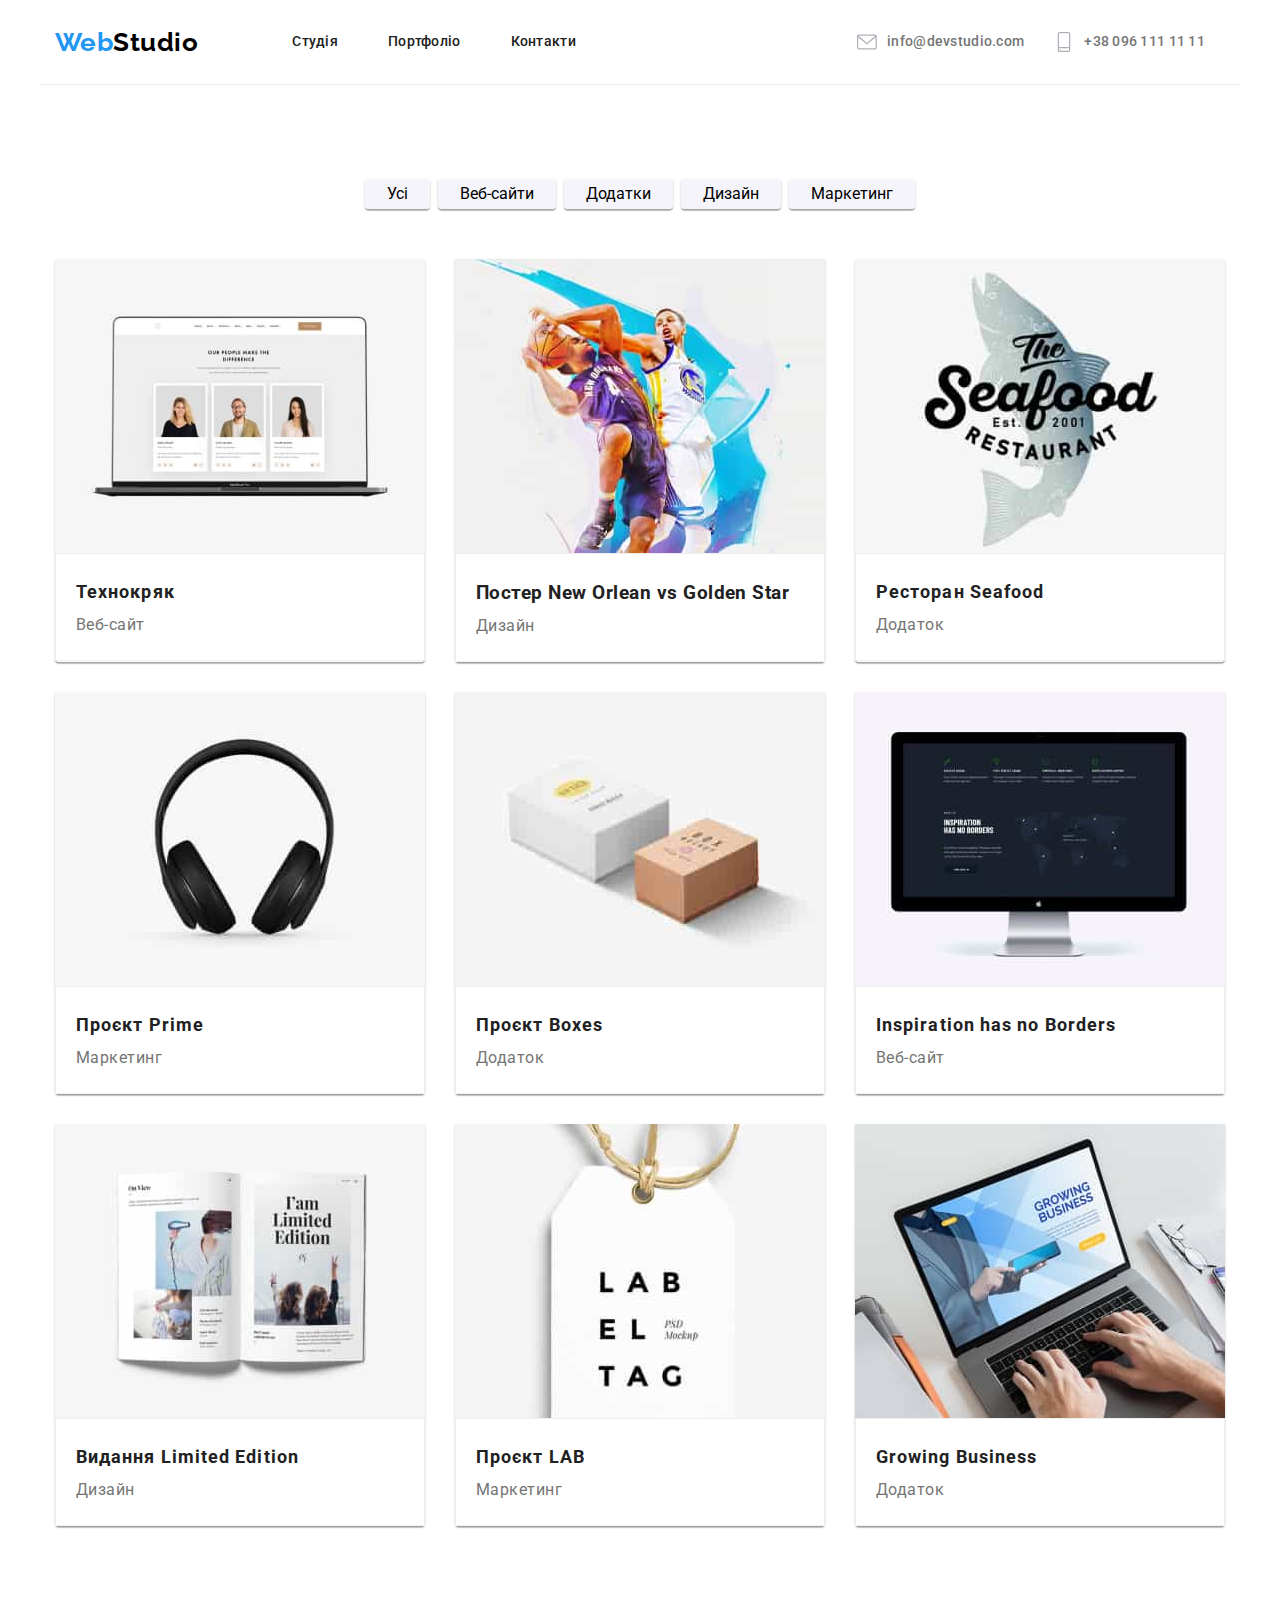
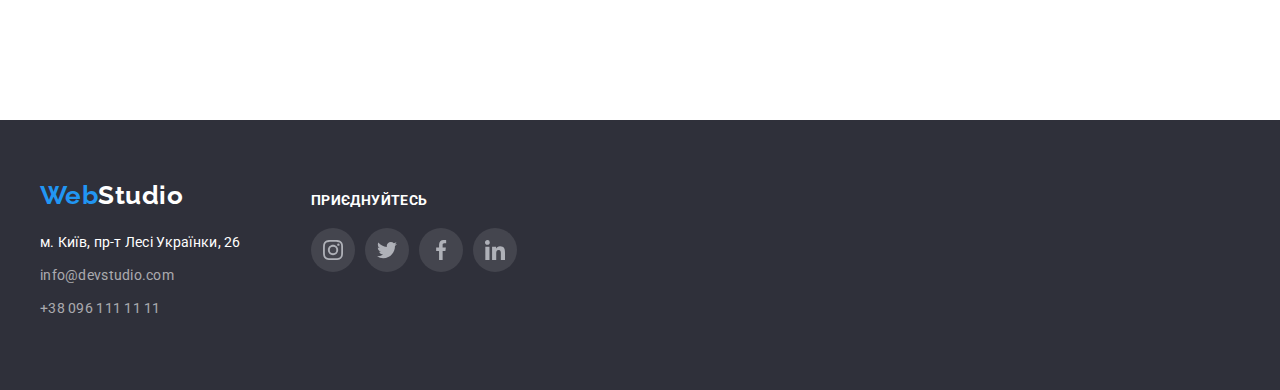
==== portfolio.html @ 6ea55b5c "structure-modal" ====
<!DOCTYPE html>
<html lang="uk">
  <head>
    <meta charset="UTF-8" >
    <meta http-equiv="X-UA-Compatible" content="IE=edge" >
    <meta name="viewport" content="width=device-width, initial-scale=1.0" >
    <title>Document</title>
    <link rel="preconnect" href="https://fonts.googleapis.com" >
    <link rel="preconnect" href="https://fonts.gstatic.com" crossorigin >
    <link
      href="https://fonts.googleapis.com/css2?family=Raleway:wght@700&family=Roboto:wght@400;500;700;900&display=swap"
      rel="stylesheet"
    >
    <link rel="stylesheet" href="./css/modern-normalize.css" >
    <link rel="stylesheet" href="./css/styles.css" >
  </head>

  <body>
    <header>
      <div class="conteiner header-wraper">
        <nav class="header-nav">
          <a class="logo-link" href="index.html"
            >Web<span class="logo">Studio</span></a
          >
          <ul class="site-nave list">
            <li><a href="./index.html" class="link current">Студія</a></li>
            <li><a href="./portfolio.html" class="link">Портфоліо</a></li>
            <li><a href="./index.html" class="link">Контакти</a></li>
          </ul>
        </nav>
        <ul class="adress-head list">
          <li class="mail">
            <a href="mailto:info@devstudio.com" class="adress-head-link link">
              <svg class="icon icon-adress-link" width="20" height="20">
                <use xlink:href="./images/sprite.svg#icon-envelope"></use>
                </svg>info@devstudio.com
              </a>
          </li>
          <li class="phone">
            <a href="tel:+380961111111" class="adress-head-link link"
              ><svg class="icon icon-adress-link" width="20" height="20">
                <use
                  xlink:href="./images/sprite.svg#icon-smartphone"
                ></use></svg>+38 096 111 11 11
                </a>
          </li>
        </ul>
      </div>
    </header>
    <main>
      <section class="section">
        <!-- <h1>Портфоліо</h1> -->
        <ul class="button-secondary list">
          <li class="items">
            <button type="button" class="filter-btn">Усі</button>
          </li>
          <li class="items">
            <button type="button" class="filter-btn">Веб-сайти</button>
          </li>
          <li class="items">
            <button type="button" class="filter-btn">Додатки</button>
          </li>
          <li class="items">
            <button type="button" class="filter-btn">Дизайн</button>
          </li>
          <li class="items">
            <button type="button" class="filter-btn">Маркетинг</button>
          </li>
        </ul>
        <div class="conteiner block">
          <ul class="block-photo">
            <li class="items">
              <a
                ><img
                  class="images"
                  src="./images/tehnokrak.jpg"
                  alt="Технокряк"
                  width="370"
                  height="294"
                >
                <div class="filling">
                  <h3 class="title">Технокряк</h3>
                  <p class="discription">Веб-сайт</p>
                </div>
              </a>
            </li>

            <li class="items">
              <a>
                <img
                  class="images"
                  src="./images/poster.jpg"
                  alt="Постер New Orlean vs Golden Star"
                  width="370"
                  height="294"
                >
                <div class="filling">
                  <h3 class="poster">Постер New Orlean vs Golden Star</h3>
                  <p class="discription">Дизайн</p>
                </div>
              </a>
            </li>

            <li class="items">
              <a>
                <img
                  class="images"
                  src="./images/restoran.jpg"
                  alt="Ресторан Seafood"
                  width="370"
                  height="294"
                >
                <div class="filling">
                  <h3 class="title">Ресторан Seafood</h3>
                  <p class="discription">Додаток</p>
                </div>
              </a>
            </li>
            <li class="items">
              <a>
                <img
                  class="images"
                  src="./images/prime.jpg"
                  alt="Проєкт Prime"
                  width="370"
                  height="294"
                >
                <div class="filling">
                  <h3 class="title">Проєкт Prime</h3>
                  <p class="discription">Маркетинг</p>
                </div>
              </a>
            </li>

            <li class="items">
              <a>
                <img
                  class="images"
                  src="./images/boxes.jpg"
                  alt="Проєкт Boxes"
                  width="370"
                  height="294"
                >

                <div class="filling">
                  <h3 class="title">Проєкт Boxes</h3>
                  <p class="discription">Додаток</p>
                </div>
              </a>
            </li>

            <li class="items">
              <a>
                <img
                  class="images"
                  src="./images/no-borders.jpg"
                  alt="Inspiration has no Borders"
                  width="370"
                  height="294"
                >
                <div class="filling">
                  <h3 class="title">Inspiration has no Borders</h3>
                  <p class="discription">Веб-сайт</p>
                </div>
              </a>
            </li>

            <li class="items">
              <a>
                <img
                  class="images"
                  src="./images/limlted.jpg"
                  alt="Видання Limited Edition"
                  width="370"
                  height="294"
                >
                <div class="filling">
                  <h3 class="title">Видання Limited Edition</h3>
                  <p class="discription">Дизайн</p>
                </div>
              </a>
            </li>

            <li class="items">
              <a>
                <img
                  class="images"
                  src="./images/project-lab.jpg"
                  alt="Проєкт LAB"
                  width="370"
                  height="294"
                >
                <div class="filling">
                  <h3 class="title">Проєкт LAB</h3>
                  <p class="discription">Маркетинг</p>
                </div>
              </a>
            </li>
            <li class="items">
              <a>
                <img
                  class="images"
                  src="./images/groving.jpg"
                  alt="Growing Business"
                  width="370"
                  height="294"
                >
                <div class="filling">
                  <h3 class="title">Growing Business</h3>
                  <p class="discription">Додаток</p>
                </div>
              </a>
            </li>
          </ul>
        </div>
      </section>
    </main>
    <footer class="footer">
      <div class="conteiner footer-items">
        <div>
          <a class="logo-link" href="index.html"
            >Web<span class="logo-footer">Studio</span></a
          >
          <address>
            <ul>
              <li class="footer-adress list">
                <a
                  href="https://goo.gl/maps/wSFg71M6Uk85JUGh7"
                  target="_blank"
                  rel="noopener noreferrer"
                  class="link"
                  >м. Київ, пр-т Лесі Українки, 26</a
                >
              </li>
              <li class="footer-nave list">
                <a
                  href="info@devstudio.com"
                  target="_blank"
                  rel="noopener noreferrer"
                  class="link"
                  >info@devstudio.com</a
                >
              </li>
              <li class="footer-nave list">
                <a
                  href="+380961111111"
                  target="_blank"
                  rel="noopener noreferrer"
                  class="link"
                  >+38 096 111 11 11</a
                >
              </li>
            </ul>
          </address>
        </div>
        <div class="footer-social">
          <h3 class="title-footer">ПРИЄДНУЙТЕСЬ</h3>
          <ul class="footer-icons-social">
            <li class="sosial-item">
              <a
                href="#"
                class="social-item-link"
                target="blank"
                rel="noopener noreferrer"
              >
                <svg class="icon icon-instagram" width="20" height="20">
                  <use xlink:href="./images/sprite.svg#icon-instagram"></use>
                </svg>
              </a>
            </li>

            <li class="sosial-item">
              <a
                href="#"
                class="social-item-link"
                target="blank"
                rel="noopener noreferrer"
              >
                <svg class="icon icon-facebook" width="20" height="20">
                  <use xlink:href="./images/sprite.svg#icon-twitter"></use>
                </svg>
              </a>
            </li>

            <li class="sosial-item">
              <a
                href="#"
                class="social-item-link"
                target="blank"
                rel="noopener noreferrer"
              >
                <svg class="icon icon-facebook" width="20" height="20">
                  <use xlink:href="./images/sprite.svg#icon-facebook"></use>
                </svg>
              </a>
            </li>

            <li class="sosial-item">
              <a
                href="#"
                class="social-item-link"
                target="blank"
                rel="noopener noreferrer"
              >
                <svg class="icon icon-facebook" width="20" height="20">
                  <use xlink:href="./images/sprite.svg#icon-linkedin"></use>
                </svg>
              </a>
            </li>
          </ul>
        </div>
      </div>
    </footer>
  </body>
</html>
---- css/styles.css ----
:root {
  --primary-text-color: #212121;
  --secondary-text-color: #757575;
  --icon-color: #afb1b8;
  --accent-color: #2196f3;
  --primary-white-color: #ffffff;
  --bgr-white-color: #f5f5f5;
  --secondary-white-color: rgba(255, 255, 255, 0.6);
  --bgr-grey-color: #f5f4fa;
  --bgr-darck-color: #2f303a;
}
.section {
  background-color: var(--primary-white-color);
  width: 100%;
  margin: 0 auto;
}

.conteiner {
  max-width: 1200px;
  width: 100%;
  margin: 0 auto;
  padding: 0 15px;
}

h1,
h2,
h3,
h3,
h4,
h5,
h6,
p,
ul {
  margin: 0;
  padding: 0;
  list-style: none;
}

body {
  background-color: var(--primary-white-color);
  color: var(--primary-text-color);
  font-family: Roboto, sans-serif;
  letter-spacing: 0.03em;
}

.img {
  display: block;
  min-width: 100%;
  height: auto;
}
/* header */

.modal-wrap{
  position: fixed;
  left: 0;
  top: 0;
  width: 100%;
  height: 100%;
  background:rgba(47, 48, 58, 0.4);
  z-index: 999;
}
.modal{
  max-width: 528px;
  width: 100%;
  max-height: 581px;
  height: 100%;
  background: var(--primary-white-color);
  position: absolute;
  left: 50%;
  top: 50%;
  transform: translate(-50%,-50%);
  overflow: auto;
}
.close-modal{
  position: absolute;
  right: 8px;
  top: 8px;
  width: 30px;
  height: 30px;
  background: var(--primary-white-color);
  border: 1px solid rgba(0, 0, 0, 0.1);
  border-radius: 50%;
}
.logo {
  color: #000000;
  font-family: Raleway;

  font-weight: 700;
  font-size: 26px;
  line-height: 1.19;

  text-decoration: none;
}

/* site-nave */

.header-nav {
  display: flex;
  justify-content: flex-start;
}
.site-nave {
  display: flex;
  align-items: center;
}
.site-nave.list {
  margin-left: 94px;
}
.site-nave li {
  margin-right: 50px;
}
.site-nave .item:last-child {
  margin-right: 0;
}
.header-nav {
  display: flex;
  align-items: center;
}
.header-wraper {
  justify-content: space-between;
  display: flex;
  border-bottom: 1px solid #ececec;
}
.site-nave {
  display: flex;
  align-items: center;
}

.site-nave li {
  margin-right: 50px;
}
.site-nave .item:last-child {
  margin-right: 0;
}
.feature-item-link:last-child {
  margin-right: 0;
}
.adress-head {
  display: flex;
  align-items: center;
}

.adress-head .item:last-child {
  margin-right: 0;
}
.mail {
  display: flex;
  align-items: center;
}
/* .mail:hover::before {
  color:var(--accent-color);
} */
.phone {
  display: flex;
  align-items: center;
}

.link {
  font-weight: 500;
  font-size: 14px;
  line-height: 1.14;
  letter-spacing: 0.02em;
  text-decoration: none;

  color: var(--primary-text-color);
}

.logo-link {
  color: var(--accent-color);
  font-family: Raleway;

  font-weight: 700;
  font-size: 26px;
  line-height: 1.19;
  text-decoration: none;
}

.site-nave .link {
  display: block;
}
.site-nave .list {
  margin-left: 94px;

  color: var(--primary-text-color);

  font-weight: 500;
  font-size: 14px;
  line-height: 1.14;
  letter-spacing: 0.02em;
  text-decoration: none;
}
.site-nave .link:hover,
.site-nave .link:focus {
  color: var(--accent-color);
}

.seting-nave {
  display: flex;
  align-items: center;
  gap: 50px;
  margin-right: 90px;
}

.adress-head .link {
  display: flex;
  padding-top: 32px;
  padding-bottom: 32px;
  color: var(--secondary-text-color);
  gap: 10px;

  font-weight: 500;
  font-size: 14px;
  line-height: 1.14;
  letter-spacing: 0.02em;
  text-decoration: none;
}
.adress-head .link:hover,
.adress-head .link:focus {
  color: var(--accent-color);
}

/* HERO */
.hero {
  background-color: var(--bgr-darck-color);
}
.hero .conteiner {
  width: 100%;
  background-image: url(../images/Img.jpg);
  background-repeat: no-repeat;
  max-width: 1600px;

  display: flex;
  justify-content: center;
  align-items: center;
  padding: 200px 0;
  gap: 30px;
  flex-direction: column;
}
.hero-title {
  width: 696px;
  display: inline-block;
  text-align: center;

  font-weight: 900;
  font-size: 44px;
  line-height: 1.36;
  letter-spacing: 0.06em;
  text-transform: uppercase;
  color: var(--primary-white-color);
}
/* help */
.conteiner .clients-item {
  display: flex;
  gap: 30px;
  width: 100%;
  padding: 94px 0;
  justify-content: space-between;
}

.icon-advantage {
  display: block;
  align-items: center;
  justify-content: center;
  width: 270px;
  height: 120px;
  background: var(--bgr-grey-color);
  border-radius: 4px;
  margin-bottom: 30px;
  padding: 25px 100px;
  fill: currentColor;
}

/* button */
.button {
  color: var(--primary-text-color);
}

.button-main {
  height: 50px;
  width: 216px;
  font-style: normal;
  box-shadow: 0px 4px 4px rgb(0 0 0 / 15%);
  cursor: pointer;

  min-width: 216px;
  border-radius: 4px;
  border: none;

  color: var(--primary-white-color);
  background-color: var(--accent-color);

  font-weight: 700;
  font-size: 16px;
  line-height: 1.88;
  text-align: center;
  letter-spacing: 0.06em;
}
.button-prymary {
  min-width: 73px;
  display: inline-block;
  border-radius: 4px;
  padding: 6px 22px;
  text-align: center;
  border: 1px solid transparent;

  color: var(--primary-white-color);
  background-color: var(--accent-color);

  font-weight: 500;
  font-size: 16px;
  line-height: 1.62;
}

.button-secondary {
  display: flex;
  justify-content: center;
  gap: 8px;
  margin-bottom: 50px;
  color: var(--primary-text-color);
}

.filter-btn {
  padding: 6px 22px;
  border-radius: 4px;
  background-color: var(--bgr-grey-color);
  cursor: pointer;
  border: 0ch;
}
.filter-btn:hover,
.filter-btn:focus {
  color: var(--primary-white-color);
  background-color: var(--accent-color);
}
button {
  font-family: inherit;
}

.action-photo .list {
  display: flex;
  gap: 30px;
  width: 100%;
}

.action-photo .title {
  margin-bottom: 50px;

  margin-top: 118px;
  color: var(--primary-text-color);

  font-weight: 700;
  font-size: 36px;
  line-height: 1.16;
  text-align: center;
  text-decoration: none;
}

.our-team {
  background-color: var(--bgr-grey-color);
}

.our-team .items {
  border-color: transparent;
  box-shadow: 0px 1px 3px rgba(0, 0, 0, 0.12), 0px 1px 1px rgba(0, 0, 0, 0.14),
    0px 2px 1px rgba(0, 0, 0, 0.2);
  border-radius: 0px 0px 4px 4px;
}

.our-team .list {
  display: flex;
  gap: 30px;
  width: 100%;
  text-align: center;
}
.section-category {
  display: flex;
  width: 100%;
  justify-content: center;
  padding: 94px 0;
}

.our-team .title {
  color: var(--primary-text-color);

  font-weight: 500;
  font-size: 16px;
  line-height: 1.19;
}
.our-team .discription {
  margin-bottom: 30px;
  color: var(--secondary-text-color);

  font-weight: 400;
  font-size: 16px;
  line-height: 1.19;
}
.our-team p {
  margin-top: 10px;
  margin-bottom: 0px;
}
.our-team h3 {
  margin-top: 30px;
  margin-bottom: 0px;
}
.our-team.section {
  padding-top: 94px;
  padding-bottom: 94px;
}

.our-descr {
  padding: 30px 10px 0px;
}
.icon-adress-link {
  fill: var(--icon-color);
  width: 20px;
  height: 20px;
}
.icon-adress-link:hover,
.icon-adress-link:focus {
  color: var(--accent-color);
}

.adress-head-link {
  margin-right: 20px;
  display: flex;
  align-items: center;
  justify-content: center;
  margin-left: 10px;
}

.adress-head-link:hover .icon-adress-link,
.adress-head-link:focus .icon-adress-link {
  fill: var(--accent-color);
}
.icon {
  display: flex;
  align-items: center;
  justify-content: center;
}
.socials {
  display: flex;
  align-items: center;
  flex-wrap: wrap;
  gap: 10px;
  margin-bottom: 30px;
  justify-content: center;
}
.socials-footer {
  display: flex;
  align-items: center;
  flex-wrap: wrap;
  gap: 10px;
  justify-content: center;
}
.footer-social {
  gap: 70px;
}
.footer-icons-social {
  display: flex;
  gap: 10px;
  margin-top: 20px;
}
.footer-svg {
  fill: var(--primary-white-color);
}
.footer-items {
  display: flex;
  justify-content: flex-start;
  gap: 70px;
}

.social-item-link {
  display: flex;
  align-items: center;
  justify-content: center;
  width: 44px;
  height: 44px;
  border-radius: 50%;
  background: rgba(255, 255, 255, 0.1);
  fill: var(--icon-color);
}
.social-item-link:hover,
.social-item-link:focus {
  background-color: var(--accent-color);
  fill: var(--primary-white-color);
}
.icon-clients {
  fill: currentColor;
}

.client-link {
  display: flex;
  justify-content: center;
  align-items: center;
  border: 1px solid var(--icon-color);
  height: 92px;
  width: 170px;
  border-radius: 4px;
  color: var(--icon-color);
  background-color: transparent;
}

.client-link:hover,
.client-link:focus {
  color: var(--accent-color);
  border-color: var(--accent-color);
}
.icon-clients:hover {
  fill: var(--accent-color);
}
/*  */

.action-photo.section {
  padding-top: 0px;
  padding-bottom: 94px;
}
.help.section {
  padding-top: 94px;
  padding-bottom: 0px;
}

.block-photo .title {
  color: var(--primary-text-color);
}
.conteiner.block {
  padding-bottom: 100px;
}

.block-photo {
  display: flex;
  justify-content: center;
  flex-wrap: wrap;
  gap: 30px;
}
.title {
  font-style: normal;
  font-weight: 700;
  font-size: 18px;
  line-height: 2;
  letter-spacing: 0.06em;
}

.filter-btn {
  padding: 6px 22px;
  border-radius: 4px;
  background-color: var(--bgr-grey-color);
  cursor: pointer;
  border: 0ch;
}
.filter-btn:hover,
.filter-btn:focus {
  color: var(--primary-white-color);
  background-color: var(--accent-color);
}
button {
  font-family: inherit;
}
.button-secondary .list .current {
  display: flex;
  justify-content: center;
}
.button-secondary .items {
  border-color: transparent;
  box-shadow: 0px 1px 3px rgb(0 0 0 / 12%), 0px 1px 1px rgb(0 0 0 / 14%),
    0px 2px 1px rgb(0 0 0 / 20%);
  border-radius: 0px 0px 4px 4px;
}
.block-photo .items {
  border-color: transparent;
  box-shadow: 0px 1px 3px rgb(0 0 0 / 12%), 0px 1px 1px rgb(0 0 0 / 14%),
    0px 2px 1px rgb(0 0 0 / 20%);
  border-radius: 0px 0px 4px 4px;
}

/* main-page */

.conteiner .feature-list {
  display: flex;
  gap: 15px;
  width: 100%;
  margin-top: 66.41px;
}

.feature-list .title {
  color: var(--primary-text-color);

  font-weight: 700;
  font-size: 14px;

  line-height: 1.14;
}
.feature-list .discription {
  color: var(--secondary-text-color);

  font-weight: 400;
  font-size: 14px;
  line-height: 1.71;
}
.feature-list p {
  margin-top: 10px;
  margin-bottom: 0px;
}

.main-title {
  margin-bottom: 50px;
  color: var(--primary-text-color);
  font-weight: 700;
  font-size: 36px;
  line-height: 1.17;
  text-align: center;
}
.clien-conteiner {
  text-align: center;
}
.client-title {
  margin-bottom: 50px;
  color: var(--primary-text-color);
  font-weight: 700;
  font-size: 36px;
  line-height: 1.17;
  text-align: center;
}

.action-photo .list {
  display: flex;
  gap: 30px;
  width: 100%;
}

.action-photo .title {
  margin-bottom: 50px;

  margin-top: 118px;
  color: var(--primary-text-color);

  font-weight: 700;
  font-size: 36px;
  line-height: 1.16;
  text-align: center;
}

.our-team {
  background-color: var(--bgr-grey-color);

}

.our-team .items {
  border-color: transparent;
  box-shadow: 0px 1px 3px rgba(0, 0, 0, 0.12), 0px 1px 1px rgba(0, 0, 0, 0.14),
    0px 2px 1px rgba(0, 0, 0, 0.2);
  border-radius: 0px 0px 4px 4px;
}
/* .block-photo .images{
    0px 1px 3px rgba(0, 0, 0, 0.12), 0px 1px 1px rgba(0, 0, 0, 0.14),
      0px 2px 1px rgba(0, 0, 0, 0.2);
    border-radius: 0px 0px 4px 4px;
  } */

.our-team .list {
  display: flex;
  gap: 30px;
  width: 100%;
  text-align: center;
}
.section-category {
  width: 100%;
  justify-content: center;
  padding: 94px 0;
}

.our-team .title {
  color: var(--primary-text-color);

  font-weight: 500;
  font-size: 16px;
  line-height: 1.19;
}
.our-team .discription {
  margin-bottom: 30px;
  color: var(--secondary-text-color);

  font-weight: 400;
  font-size: 16px;
  line-height: 1.19;
}
.our-team p {
  margin-top: 10px;
  margin-bottom: 0px;
}
.our-team h3 {
  margin-top: 30px;
  margin-bottom: 0px;
}
.our-team.section {
  padding-top: 94px;
  padding-bottom: 94px;
}
.action-photo.section {
  padding-top: 0px;
  padding-bottom: 94px;
}
.help.section {
  padding-top: 94px;
  padding-bottom: 0px;
}
.section {
  padding: 94px 0;
}

.block-photo .title {
  color: var(--primary-text-color);
}

.block-photo {
  display: flex;
  justify-content: center;
  flex-wrap: wrap;
  gap: 30px;
}
.title {
  font-size: 18px;
  line-height: 2;
  letter-spacing: 0.06em;

  color: var(--primary-text-color);
}
.block-photo .discription {
  color: var(--secondary-text-color);

  font-weight: 400;
  font-size: 16px;
  line-height: 1.88;
}
.section-category .items {
  display: flex;
  justify-content: center;
}
.section-category h1 {
  align-items: center;
}

.images {
  display: block;
}

.filling {
  padding: 20px;
  border: 1px solid #eeeeee;
}
.poster {
  margin-top: 9px;
  margin-bottom: 6px;
}

/* footer */

.footer {
  background-color: var(--bgr-darck-color);
}
.footer .conteiner {
  display: flex;
  padding: 60px 0;
}
.logo-footer {
  margin-bottom: 20px;
  color: var(--primary-white-color);

  font-family: "Raleway";
  font-weight: 700;
  font-size: 26px;
  line-height: 1.19;
  text-decoration: none;
}
.footer .logo-link {
  display: inline-block;
  margin-bottom: 20px;
}

.footer-adress .conteiner {
  display: inline-block;
  margin-bottom: 9px;
}
.footer-adress .link {
  display: inline-block;
  margin-bottom: 9px;

  color: var(--primary-white-color);

  font-weight: 400;
  font-size: 14px;
  line-height: 1.71;
  text-decoration: none;
  font-style: normal;
}
.footer-adress .link:hover,
.footer-adress .link:focus {
  color: var(--accent-color);
}

.footer-nave .link {
  display: inline-block;
  margin-bottom: 9px;

  color: var(--secondary-white-color);
  font-weight: 400;
  font-size: 14px;
  line-height: 1.71;
  text-decoration: none;
  font-style: normal;
}
.footer-nave .link:hover,
.footer-nave .link:focus {
  color: var(--accent-color);
}
.title-footer {
  font-size: 14px;
  line-height: 1.1428;
  letter-spacing: 0.03em;
  text-transform: uppercase;
  color: var(--primary-white-color);
  margin-top: 12px;
}

/* main background white:    #F5F5F5 */
/* second text white         #FFFFFF */
/* background button grey    #F5F4FA */
/* background/text   blue    #2196F3 */
/* logo black                #000000 */
/* main text black           #212121 */
/* second text grey          #757575*/
/* footer-grayrgba(255, 255, 255, 0.6) */
/* Font Raleway Weight 700 */
/* Font Roboto Weight 400, 500, 700, 900 */
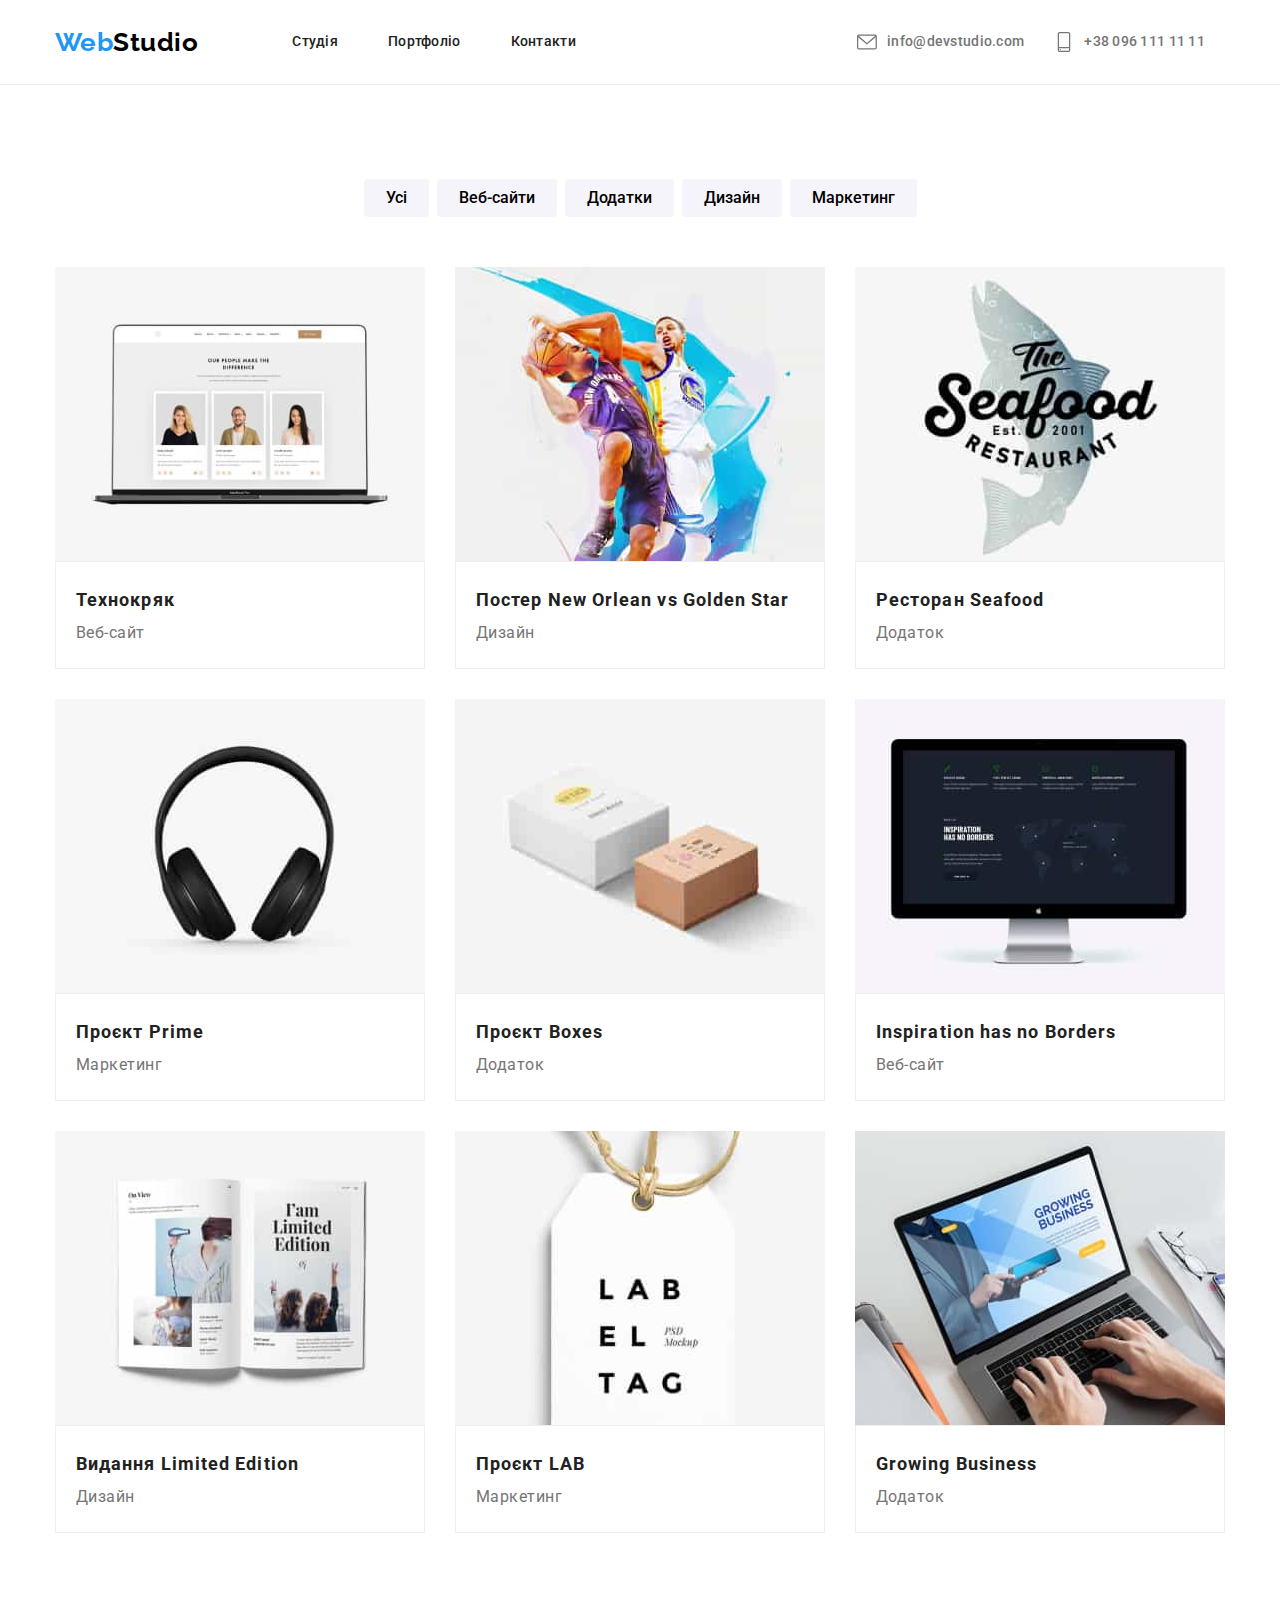
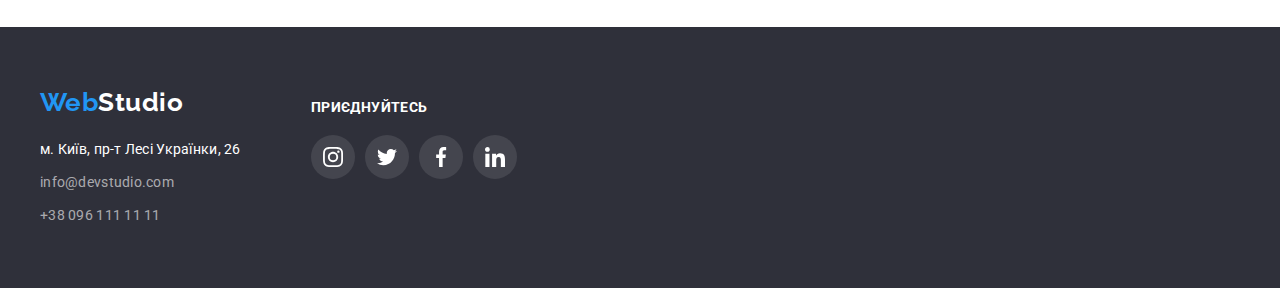
==== commit e6f05faf: "chengeForm" ====
--- a/portfolio.html
+++ b/portfolio.html
@@ -23,26 +23,27 @@
             >Web<span class="logo">Studio</span></a
           >
           <ul class="site-nave list">
-            <li><a href="./index.html" class="link current">Студія</a></li>
-            <li><a href="./portfolio.html" class="link">Портфоліо</a></li>
+            <li><a href="./index.html" class="link">Студія</a></li>
+            <li>
+              <a href="./portfolio.html" class="linkcurrent link">Портфоліо</a>
+            </li>
             <li><a href="./index.html" class="link">Контакти</a></li>
           </ul>
         </nav>
         <ul class="adress-head list">
           <li class="mail">
             <a href="mailto:info@devstudio.com" class="adress-head-link link">
-              <svg class="icon icon-adress-link" width="20" height="20">
-                <use xlink:href="./images/sprite.svg#icon-envelope"></use>
-                </svg>info@devstudio.com
-              </a>
+              <svg class="icon icon-adress-link" width="16" height="12">
+                <use xlink:href="./images/sprite.svg#icon-envelope"></use></svg>info@devstudio.com
+            </a>
           </li>
           <li class="phone">
             <a href="tel:+380961111111" class="adress-head-link link"
-              ><svg class="icon icon-adress-link" width="20" height="20">
+              ><svg class="icon icon-adress-link" width="10" height="16">
                 <use
                   xlink:href="./images/sprite.svg#icon-smartphone"
                 ></use></svg>+38 096 111 11 11
-                </a>
+            </a>
           </li>
         </ul>
       </div>
@@ -69,9 +70,9 @@
         </ul>
         <div class="conteiner block">
           <ul class="block-photo">
-            <li class="items">
-              <a
-                ><img
+            <li class="items-photo">
+              <a href="#" target="blank" rel="noopener noreferrer">
+                <img
                   class="images"
                   src="./images/tehnokrak.jpg"
                   alt="Технокряк"
@@ -85,8 +86,8 @@
               </a>
             </li>
 
-            <li class="items">
-              <a>
+            <li class="items-photo">
+              <a href="#" target="blank" rel="noopener noreferrer">
                 <img
                   class="images"
                   src="./images/poster.jpg"
@@ -95,14 +96,14 @@
                   height="294"
                 >
                 <div class="filling">
-                  <h3 class="poster">Постер New Orlean vs Golden Star</h3>
+                  <h3 class="title">Постер New Orlean vs Golden Star</h3>
                   <p class="discription">Дизайн</p>
                 </div>
               </a>
             </li>
 
-            <li class="items">
-              <a>
+            <li class="items-photo">
+              <a href="#" target="blank" rel="noopener noreferrer">
                 <img
                   class="images"
                   src="./images/restoran.jpg"
@@ -116,8 +117,8 @@
                 </div>
               </a>
             </li>
-            <li class="items">
-              <a>
+            <li class="items-photo">
+              <a href="#" target="blank" rel="noopener noreferrer">
                 <img
                   class="images"
                   src="./images/prime.jpg"
@@ -132,8 +133,8 @@
               </a>
             </li>
 
-            <li class="items">
-              <a>
+            <li class="items-photo">
+              <a href="#" target="blank" rel="noopener noreferrer">
                 <img
                   class="images"
                   src="./images/boxes.jpg"
@@ -149,8 +150,8 @@
               </a>
             </li>
 
-            <li class="items">
-              <a>
+            <li class="items-photo">
+              <a href="#" target="blank" rel="noopener noreferrer">
                 <img
                   class="images"
                   src="./images/no-borders.jpg"
@@ -165,8 +166,8 @@
               </a>
             </li>
 
-            <li class="items">
-              <a>
+            <li class="items-photo">
+              <a href="#" target="blank" rel="noopener noreferrer">
                 <img
                   class="images"
                   src="./images/limlted.jpg"
@@ -181,8 +182,8 @@
               </a>
             </li>
 
-            <li class="items">
-              <a>
+            <li class="items-photo">
+              <a href="#" target="blank" rel="noopener noreferrer">
                 <img
                   class="images"
                   src="./images/project-lab.jpg"
@@ -196,8 +197,8 @@
                 </div>
               </a>
             </li>
-            <li class="items">
-              <a>
+            <li class="items-photo">
+              <a href="#" target="blank" rel="noopener noreferrer">
                 <img
                   class="images"
                   src="./images/groving.jpg"
@@ -222,7 +223,7 @@
             >Web<span class="logo-footer">Studio</span></a
           >
           <address>
-            <ul>
+            <ul class="adress">
               <li class="footer-adress list">
                 <a
                   href="https://goo.gl/maps/wSFg71M6Uk85JUGh7"
@@ -259,7 +260,7 @@
             <li class="sosial-item">
               <a
                 href="#"
-                class="social-item-link"
+                class="social-item-link footer-svg"
                 target="blank"
                 rel="noopener noreferrer"
               >
@@ -272,7 +273,7 @@
             <li class="sosial-item">
               <a
                 href="#"
-                class="social-item-link"
+                class="social-item-link footer-svg"
                 target="blank"
                 rel="noopener noreferrer"
               >
@@ -285,7 +286,7 @@
             <li class="sosial-item">
               <a
                 href="#"
-                class="social-item-link"
+                class="social-item-link footer-svg"
                 target="blank"
                 rel="noopener noreferrer"
               >
@@ -298,7 +299,7 @@
             <li class="sosial-item">
               <a
                 href="#"
-                class="social-item-link"
+                class="social-item-link footer-svg"
                 target="blank"
                 rel="noopener noreferrer"
               >
--- a/css/styles.css
+++ b/css/styles.css
@@ -8,6 +8,9 @@
   --secondary-white-color: rgba(255, 255, 255, 0.6);
   --bgr-grey-color: #f5f4fa;
   --bgr-darck-color: #2f303a;
+  --start-color: rgba(47, 48, 58, 0);
+  --end-color: rgba(47, 48, 58, 0.4);
+
 }
 .section {
   background-color: var(--primary-white-color);
@@ -43,44 +46,13 @@
   letter-spacing: 0.03em;
 }
 
-.img {
+img {
   display: block;
   min-width: 100%;
   height: auto;
 }
 /* header */
 
-.modal-wrap{
-  position: fixed;
-  left: 0;
-  top: 0;
-  width: 100%;
-  height: 100%;
-  background:rgba(47, 48, 58, 0.4);
-  z-index: 999;
-}
-.modal{
-  max-width: 528px;
-  width: 100%;
-  max-height: 581px;
-  height: 100%;
-  background: var(--primary-white-color);
-  position: absolute;
-  left: 50%;
-  top: 50%;
-  transform: translate(-50%,-50%);
-  overflow: auto;
-}
-.close-modal{
-  position: absolute;
-  right: 8px;
-  top: 8px;
-  width: 30px;
-  height: 30px;
-  background: var(--primary-white-color);
-  border: 1px solid rgba(0, 0, 0, 0.1);
-  border-radius: 50%;
-}
 .logo {
   color: #000000;
   font-family: Raleway;
@@ -103,8 +75,11 @@
   align-items: center;
 }
 .site-nave.list {
-  margin-left: 94px;
-}
+    padding-left: 94px;
+    padding-top: 32px;
+    padding-bottom: 32px;
+   }
+
 .site-nave li {
   margin-right: 50px;
 }
@@ -115,11 +90,14 @@
   display: flex;
   align-items: center;
 }
+.header-nav .logo-link{
+  padding: 24px 0;
+}
 .header-wraper {
   justify-content: space-between;
   display: flex;
-  border-bottom: 1px solid #ececec;
-}
+}
+header{ border-bottom: 1px solid #ececec;}
 .site-nave {
   display: flex;
   align-items: center;
@@ -128,11 +106,28 @@
 .site-nave li {
   margin-right: 50px;
 }
+.linkcurrent{
+  color:var(--accent-color) ;
+  text-decoration: none;
+  
+}
 .site-nave .item:last-child {
   margin-right: 0;
 }
 .feature-item-link:last-child {
   margin-right: 0;
+  
+}
+ .feature-item-svg{
+  display: block;
+  justify-content:center;
+  width: 270px;
+  height: 120px;
+  background: var(--bgr-grey-color);
+  border-radius: 4px;
+  margin-bottom: 30px;
+  padding: 25px 100px; 
+  fill: currentColor;
 }
 .adress-head {
   display: flex;
@@ -220,14 +215,19 @@
 
 /* HERO */
 .hero {
-  background-color: var(--bgr-darck-color);
-}
-.hero .conteiner {
-  width: 100%;
-  background-image: url(../images/Img.jpg);
+  padding: 94px 0;
+ background-color: var(--bgr-darck-color); 
+  width: 100%;
+  height: 100%;
+  background-image:linear-gradient(to top,
+  var(--start-color),var(--end-color)
+  ),url(../images/Img.jpg);
+  /* background-image:linear-gradient(to top,
+  var(--start-color),var(--end-color)
+  ); */
   background-repeat: no-repeat;
   max-width: 1600px;
-
+  max-height: 600px;
   display: flex;
   justify-content: center;
   align-items: center;
@@ -235,6 +235,16 @@
   gap: 30px;
   flex-direction: column;
 }
+  .hero .conteiner {
+  width: 100%;
+  max-width: 1600px;
+  display: flex;
+  justify-content: center;
+  align-items: center;
+  padding: 200px 0;
+  gap: 30px;
+  flex-direction: column; 
+} 
 .hero-title {
   width: 696px;
   display: inline-block;
@@ -252,21 +262,12 @@
   display: flex;
   gap: 30px;
   width: 100%;
-  padding: 94px 0;
   justify-content: space-between;
 }
 
-.icon-advantage {
-  display: block;
-  align-items: center;
-  justify-content: center;
-  width: 270px;
-  height: 120px;
-  background: var(--bgr-grey-color);
-  border-radius: 4px;
-  margin-bottom: 30px;
-  padding: 25px 100px;
-  fill: currentColor;
+.help{
+ padding-top: 94px;
+ padding-bottom: 0;
 }
 
 /* button */
@@ -316,6 +317,8 @@
   gap: 8px;
   margin-bottom: 50px;
   color: var(--primary-text-color);
+ line-height: 1.625;
+  font-weight: 500;
 }
 
 .filter-btn {
@@ -324,11 +327,21 @@
   background-color: var(--bgr-grey-color);
   cursor: pointer;
   border: 0ch;
+ line-height: 1.625;
+  font-weight: 500; 
 }
 .filter-btn:hover,
 .filter-btn:focus {
   color: var(--primary-white-color);
   background-color: var(--accent-color);
+  box-shadow: 0px 3px 1px rgba(0, 0, 0, 0.1), 0px 1px 2px rgba(0, 0, 0, 0.08), 0px 2px 2px rgba(0, 0, 0, 0.12);
+}
+.items-photo:hover,
+.items-photo:focus{
+  box-shadow: 0px 1px 1px rgba(0, 0, 0, 0.12), 0px 4px 4px rgba(0, 0, 0, 0.06), 1px 4px 6px rgba(0, 0, 0, 0.16);
+}
+.block-photo a{
+  text-decoration: none;
 }
 button {
   font-family: inherit;
@@ -343,7 +356,6 @@
 .action-photo .title {
   margin-bottom: 50px;
 
-  margin-top: 118px;
   color: var(--primary-text-color);
 
   font-weight: 700;
@@ -353,7 +365,7 @@
   text-decoration: none;
 }
 
-.our-team {
+.our-section{
   background-color: var(--bgr-grey-color);
 }
 
@@ -396,20 +408,13 @@
   margin-top: 10px;
   margin-bottom: 0px;
 }
-.our-team h3 {
-  margin-top: 30px;
-  margin-bottom: 0px;
-}
-.our-team.section {
-  padding-top: 94px;
-  padding-bottom: 94px;
-}
 
 .our-descr {
   padding: 30px 10px 0px;
+  
 }
 .icon-adress-link {
-  fill: var(--icon-color);
+  fill: var(--secondary-text-color);
   width: 20px;
   height: 20px;
 }
@@ -458,7 +463,7 @@
   gap: 10px;
   margin-top: 20px;
 }
-.footer-svg {
+.social-item-link.footer-svg {
   fill: var(--primary-white-color);
 }
 .footer-items {
@@ -482,6 +487,7 @@
   background-color: var(--accent-color);
   fill: var(--primary-white-color);
 }
+
 .icon-clients {
   fill: currentColor;
 }
@@ -512,17 +518,12 @@
   padding-top: 0px;
   padding-bottom: 94px;
 }
-.help.section {
-  padding-top: 94px;
-  padding-bottom: 0px;
-}
+
 
 .block-photo .title {
   color: var(--primary-text-color);
 }
-.conteiner.block {
-  padding-bottom: 100px;
-}
+
 
 .block-photo {
   display: flex;
@@ -559,24 +560,20 @@
 }
 .button-secondary .items {
   border-color: transparent;
-  box-shadow: 0px 1px 3px rgb(0 0 0 / 12%), 0px 1px 1px rgb(0 0 0 / 14%),
-    0px 2px 1px rgb(0 0 0 / 20%);
   border-radius: 0px 0px 4px 4px;
-}
-.block-photo .items {
-  border-color: transparent;
-  box-shadow: 0px 1px 3px rgb(0 0 0 / 12%), 0px 1px 1px rgb(0 0 0 / 14%),
-    0px 2px 1px rgb(0 0 0 / 20%);
-  border-radius: 0px 0px 4px 4px;
-}
+  /* font-weight: 500;
+  line-height: 1.625; */
+}
+
+
 
 /* main-page */
 
 .conteiner .feature-list {
   display: flex;
+  width: 100%;
   gap: 15px;
-  width: 100%;
-  margin-top: 66.41px;
+
 }
 
 .feature-list .title {
@@ -626,9 +623,7 @@
 }
 
 .action-photo .title {
-  margin-bottom: 50px;
-
-  margin-top: 118px;
+
   color: var(--primary-text-color);
 
   font-weight: 700;
@@ -647,12 +642,8 @@
   box-shadow: 0px 1px 3px rgba(0, 0, 0, 0.12), 0px 1px 1px rgba(0, 0, 0, 0.14),
     0px 2px 1px rgba(0, 0, 0, 0.2);
   border-radius: 0px 0px 4px 4px;
-}
-/* .block-photo .images{
-    0px 1px 3px rgba(0, 0, 0, 0.12), 0px 1px 1px rgba(0, 0, 0, 0.14),
-      0px 2px 1px rgba(0, 0, 0, 0.2);
-    border-radius: 0px 0px 4px 4px;
-  } */
+  background-color: var(--primary-white-color);
+}
 
 .our-team .list {
   display: flex;
@@ -674,7 +665,7 @@
   line-height: 1.19;
 }
 .our-team .discription {
-  margin-bottom: 30px;
+  margin-bottom: 16px;
   color: var(--secondary-text-color);
 
   font-weight: 400;
@@ -685,18 +676,12 @@
   margin-top: 10px;
   margin-bottom: 0px;
 }
-.our-team h3 {
-  margin-top: 30px;
-  margin-bottom: 0px;
-}
+
 .our-team.section {
   padding-top: 94px;
   padding-bottom: 94px;
 }
-.action-photo.section {
-  padding-top: 0px;
-  padding-bottom: 94px;
-}
+
 .help.section {
   padding-top: 94px;
   padding-bottom: 0px;
@@ -780,7 +765,6 @@
 }
 .footer-adress .link {
   display: inline-block;
-  margin-bottom: 9px;
 
   color: var(--primary-white-color);
 
@@ -797,7 +781,7 @@
 
 .footer-nave .link {
   display: inline-block;
-  margin-bottom: 9px;
+ 
 
   color: var(--secondary-white-color);
   font-weight: 400;
@@ -806,6 +790,12 @@
   text-decoration: none;
   font-style: normal;
 }
+
+.adress{
+  display: grid;
+gap: 9px;
+}
+
 .footer-nave .link:hover,
 .footer-nave .link:focus {
   color: var(--accent-color);
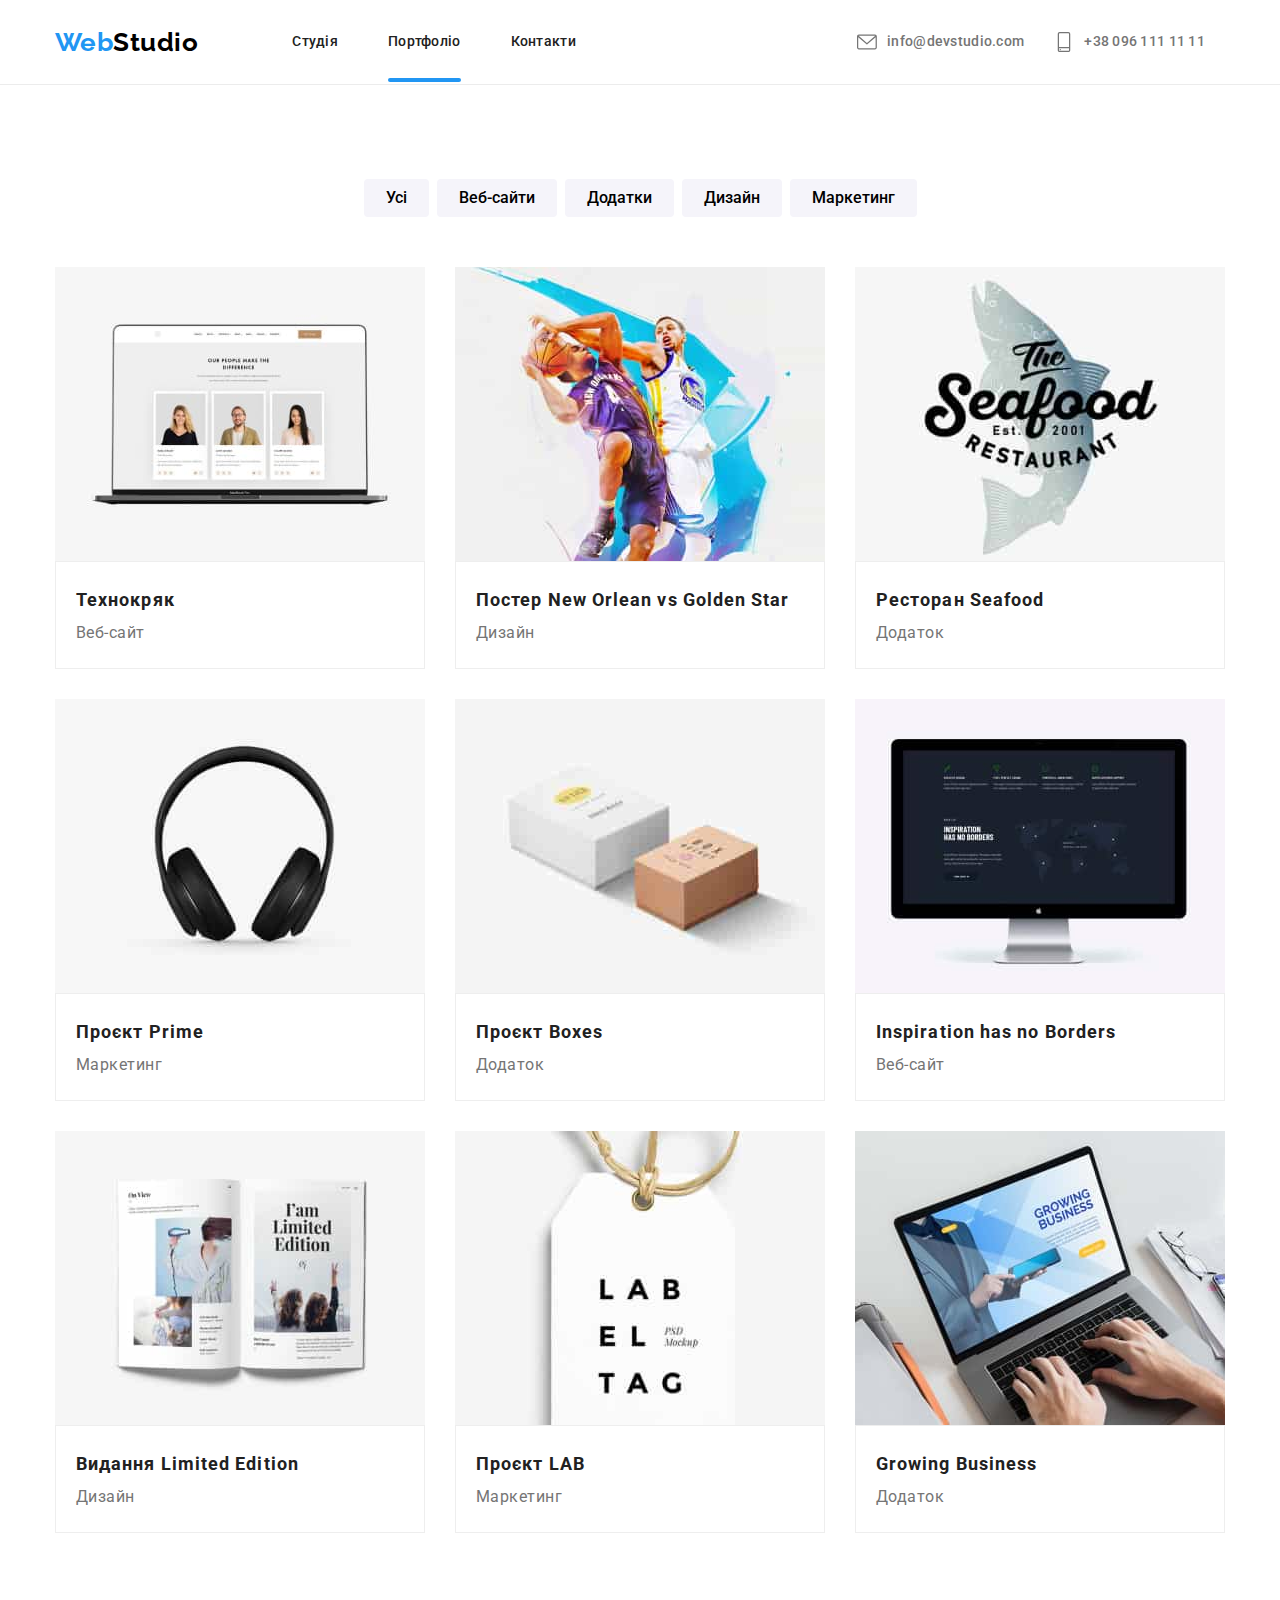
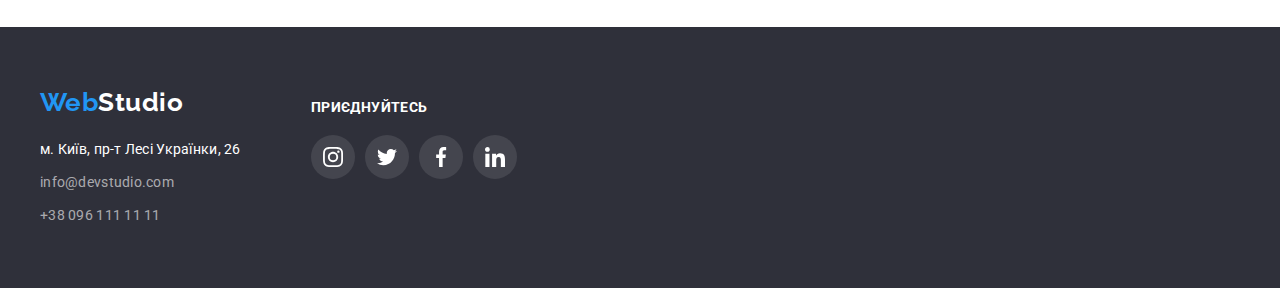
==== commit c3db1ce9: "hovertext" ====
--- a/portfolio.html
+++ b/portfolio.html
@@ -50,7 +50,9 @@
     </header>
     <main>
       <section class="section">
-        <!-- <h1>Портфоліо</h1> -->
+        
+        <div class="conteiner block">
+          <!-- <h1>Портфоліо</h1> -->
         <ul class="button-secondary list">
           <li class="items">
             <button type="button" class="filter-btn">Усі</button>
@@ -68,10 +70,11 @@
             <button type="button" class="filter-btn">Маркетинг</button>
           </li>
         </ul>
-        <div class="conteiner block">
           <ul class="block-photo">
             <li class="items-photo">
-              <a href="#" target="blank" rel="noopener noreferrer">
+              <a href="#" class="items-photo__link" target="blank" rel="noopener noreferrer">
+
+                <div class="item-photo__wrap">
                 <img
                   class="images"
                   src="./images/tehnokrak.jpg"
@@ -79,15 +82,23 @@
                   width="370"
                   height="294"
                 >
+                <p class="discrip-photo">Ресурс пропонує комплексні пропозиції
+                   з різним рівнем функціоналу та сервісів. Все це дозволить 
+                   відвідувачу отримати вичерпні відомості
+                    про компанію чи приватну особу. 
+                    </p>
+              </div>
                 <div class="filling">
                   <h3 class="title">Технокряк</h3>
                   <p class="discription">Веб-сайт</p>
                 </div>
-              </a>
-            </li>
-
-            <li class="items-photo">
-              <a href="#" target="blank" rel="noopener noreferrer">
+                
+              </a>
+            </li>
+
+            <li class="items-photo">
+              <a href="#" class="items-photo__link" target="blank" rel="noopener noreferrer">
+                <div class="item-photo__wrap">
                 <img
                   class="images"
                   src="./images/poster.jpg"
@@ -95,15 +106,23 @@
                   width="370"
                   height="294"
                 >
+                <p class="discrip-photo">Ресурс пропонує комплексні пропозиції
+                  з різним рівнем функціоналу та сервісів. Все це дозволить 
+                  відвідувачу отримати вичерпні відомості
+                   про компанію чи приватну особу. 
+                    </p>
+                  </div>
                 <div class="filling">
                   <h3 class="title">Постер New Orlean vs Golden Star</h3>
                   <p class="discription">Дизайн</p>
                 </div>
-              </a>
-            </li>
-
-            <li class="items-photo">
-              <a href="#" target="blank" rel="noopener noreferrer">
+              
+              </a>
+            </li>
+
+            <li class="items-photo">
+              <a href="#" class="items-photo__link" target="blank" rel="noopener noreferrer">
+                <div class="item-photo__wrap">
                 <img
                   class="images"
                   src="./images/restoran.jpg"
@@ -111,6 +130,12 @@
                   width="370"
                   height="294"
                 >
+                <p class="discrip-photo">Ресурс пропонує комплексні пропозиції
+                  з різним рівнем функціоналу та сервісів. Все це дозволить 
+                  відвідувачу отримати вичерпні відомості
+                   про компанію чи приватну особу. 
+                   </p>
+                </div>
                 <div class="filling">
                   <h3 class="title">Ресторан Seafood</h3>
                   <p class="discription">Додаток</p>
@@ -118,7 +143,8 @@
               </a>
             </li>
             <li class="items-photo">
-              <a href="#" target="blank" rel="noopener noreferrer">
+              <a href="#" class="items-photo__link" target="blank" rel="noopener noreferrer">
+                <div class="item-photo__wrap">
                 <img
                   class="images"
                   src="./images/prime.jpg"
@@ -126,6 +152,12 @@
                   width="370"
                   height="294"
                 >
+                <p class="discrip-photo">Ресурс пропонує комплексні пропозиції
+                  з різним рівнем функціоналу та сервісів. Все це дозволить 
+                  відвідувачу отримати вичерпні відомості
+                   про компанію чи приватну особу. 
+                   </p>
+              </div>
                 <div class="filling">
                   <h3 class="title">Проєкт Prime</h3>
                   <p class="discription">Маркетинг</p>
@@ -134,7 +166,8 @@
             </li>
 
             <li class="items-photo">
-              <a href="#" target="blank" rel="noopener noreferrer">
+              <a href="#" class="items-photo__link" target="blank" rel="noopener noreferrer">
+                <div class="item-photo__wrap">
                 <img
                   class="images"
                   src="./images/boxes.jpg"
@@ -142,7 +175,12 @@
                   width="370"
                   height="294"
                 >
-
+                <p class="discrip-photo">Ресурс пропонує комплексні пропозиції
+                  з різним рівнем функціоналу та сервісів. Все це дозволить 
+                  відвідувачу отримати вичерпні відомості
+                   про компанію чи приватну особу. 
+                   </p>
+              </div>
                 <div class="filling">
                   <h3 class="title">Проєкт Boxes</h3>
                   <p class="discription">Додаток</p>
@@ -151,7 +189,8 @@
             </li>
 
             <li class="items-photo">
-              <a href="#" target="blank" rel="noopener noreferrer">
+              <a href="#" class="items-photo__link" target="blank" rel="noopener noreferrer">
+                <div class="item-photo__wrap">
                 <img
                   class="images"
                   src="./images/no-borders.jpg"
@@ -159,6 +198,12 @@
                   width="370"
                   height="294"
                 >
+                <p class="discrip-photo">Ресурс пропонує комплексні пропозиції
+                  з різним рівнем функціоналу та сервісів. Все це дозволить 
+                  відвідувачу отримати вичерпні відомості
+                   про компанію чи приватну особу. 
+                   </p>
+              </div>
                 <div class="filling">
                   <h3 class="title">Inspiration has no Borders</h3>
                   <p class="discription">Веб-сайт</p>
@@ -167,7 +212,8 @@
             </li>
 
             <li class="items-photo">
-              <a href="#" target="blank" rel="noopener noreferrer">
+              <a href="#" class="items-photo__link" target="blank" rel="noopener noreferrer">
+                <div class="item-photo__wrap">
                 <img
                   class="images"
                   src="./images/limlted.jpg"
@@ -175,6 +221,12 @@
                   width="370"
                   height="294"
                 >
+                <p class="discrip-photo">Ресурс пропонує комплексні пропозиції
+                  з різним рівнем функціоналу та сервісів. Все це дозволить 
+                  відвідувачу отримати вичерпні відомості
+                   про компанію чи приватну особу. 
+                   </p>
+              </div>
                 <div class="filling">
                   <h3 class="title">Видання Limited Edition</h3>
                   <p class="discription">Дизайн</p>
@@ -183,7 +235,8 @@
             </li>
 
             <li class="items-photo">
-              <a href="#" target="blank" rel="noopener noreferrer">
+              <a href="#" class="items-photo__link" target="blank" rel="noopener noreferrer">
+                <div class="item-photo__wrap">
                 <img
                   class="images"
                   src="./images/project-lab.jpg"
@@ -191,6 +244,12 @@
                   width="370"
                   height="294"
                 >
+                <p class="discrip-photo">Ресурс пропонує комплексні пропозиції
+                  з різним рівнем функціоналу та сервісів. Все це дозволить 
+                  відвідувачу отримати вичерпні відомості
+                   про компанію чи приватну особу. 
+                   </p>
+              </div>
                 <div class="filling">
                   <h3 class="title">Проєкт LAB</h3>
                   <p class="discription">Маркетинг</p>
@@ -198,7 +257,8 @@
               </a>
             </li>
             <li class="items-photo">
-              <a href="#" target="blank" rel="noopener noreferrer">
+              <a href="#" class="items-photo__link" target="blank" rel="noopener noreferrer">
+                <div class="item-photo__wrap">
                 <img
                   class="images"
                   src="./images/groving.jpg"
@@ -206,6 +266,12 @@
                   width="370"
                   height="294"
                 >
+                <p class="discrip-photo">Ресурс пропонує комплексні пропозиції
+                  з різним рівнем функціоналу та сервісів. Все це дозволить 
+                  відвідувачу отримати вичерпні відомості
+                   про компанію чи приватну особу. 
+                   </p>
+              </div>
                 <div class="filling">
                   <h3 class="title">Growing Business</h3>
                   <p class="discription">Додаток</p>
@@ -213,6 +279,7 @@
               </a>
             </li>
           </ul>
+        </div>
         </div>
       </section>
     </main>
--- a/css/styles.css
+++ b/css/styles.css
@@ -53,6 +53,58 @@
 }
 /* header */
 
+
+.modal-wrap{
+  position: fixed;
+  left: 0;
+  top: 0;
+  width: 100%;
+  height: 100%;
+  background:rgba(47, 48, 58, 0.4);
+  z-index: 999;
+transition: opacity 250ms cubic-bezier(0.4,0,0.2,1),visibility 250ms ;
+}
+
+.modal-wrap.is-hidden{
+opacity: 0;
+visibility: hidden;
+ pointer-events: none;
+}
+.modal-wrap.is-hidden .modal{
+  transform: translate(-50%,-50%) scale(1.2);
+
+}
+.modal{
+  max-width: 528px;
+  width: 100%;
+  max-height: 581px;
+  height: 100%;
+  background: var(--primary-white-color);
+  position: relative;
+  left: 50%;
+  top: 50%;
+  transform: translate(-50%,-50%);
+  z-index: 888;
+transition: transform 250ms ease;
+}
+.close-modal{
+  position: absolute;
+  right: 8px;
+  top: 8px;
+  width: 30px;
+  height: 30px;
+  background: var(--primary-white-color);
+  border: 1px solid rgba(0, 0, 0, 0.1);
+  border-radius: 50%;
+ 
+}
+.cross.close-modal{
+  fill: var(--primary-text-color);
+  position: absolute;
+  right: 10px;
+  top: 10px;
+}
+
 .logo {
   color: #000000;
   font-family: Raleway;
@@ -77,7 +129,7 @@
 .site-nave.list {
     padding-left: 94px;
     padding-top: 32px;
-    padding-bottom: 32px;
+  
    }
 
 .site-nave li {
@@ -109,7 +161,16 @@
 .linkcurrent{
   color:var(--accent-color) ;
   text-decoration: none;
-  
+}
+.linkcurrent::after{
+  position: absolute;
+  content:"";
+  left: 0;
+  bottom: 0;
+  width: 100%;
+  height: 4px;
+  background: var(--accent-color);
+  border-radius: 4px;
 }
 .site-nave .item:last-child {
   margin-right: 0;
@@ -157,6 +218,8 @@
   text-decoration: none;
 
   color: var(--primary-text-color);
+
+
 }
 
 .logo-link {
@@ -171,6 +234,8 @@
 
 .site-nave .link {
   display: block;
+  position: relative;
+  padding-bottom: 32px;
 }
 .site-nave .list {
   margin-left: 94px;
@@ -340,6 +405,12 @@
 .items-photo:focus{
   box-shadow: 0px 1px 1px rgba(0, 0, 0, 0.12), 0px 4px 4px rgba(0, 0, 0, 0.06), 1px 4px 6px rgba(0, 0, 0, 0.16);
 }
+.items-photo{
+  position: relative;
+}
+.items-photo:hover.discrip-photo{
+  opacity: 1px;}
+
 .block-photo a{
   text-decoration: none;
 }
@@ -713,6 +784,33 @@
   font-weight: 400;
   font-size: 16px;
   line-height: 1.88;
+}
+.item-photo__wrap{
+  position: relative;
+  overflow: hidden;
+}
+.items-photo__link:hover .discrip-photo,
+.items-photo__link:focus .discrip-photo{
+  transform: translateY(0);
+}
+
+.discrip-photo{
+  position: absolute;
+  top: 0;
+  left: 0;
+  transform: translateY(100%);
+  height: 100%;
+  width: 100%;
+  display: flex;
+  /* opacity: 0; */
+  font-size: 18px;
+  line-height: 1.56;
+  letter-spacing: 0.03em;
+  background: rgba(33, 150, 243, 0.9);
+  color: var(--primary-white-color);
+  padding: 63px 24px;
+  overflow: auto;
+  transition: transform 250ms cubic-bezier(0.4,0,0.2,1);
 }
 .section-category .items {
   display: flex;
